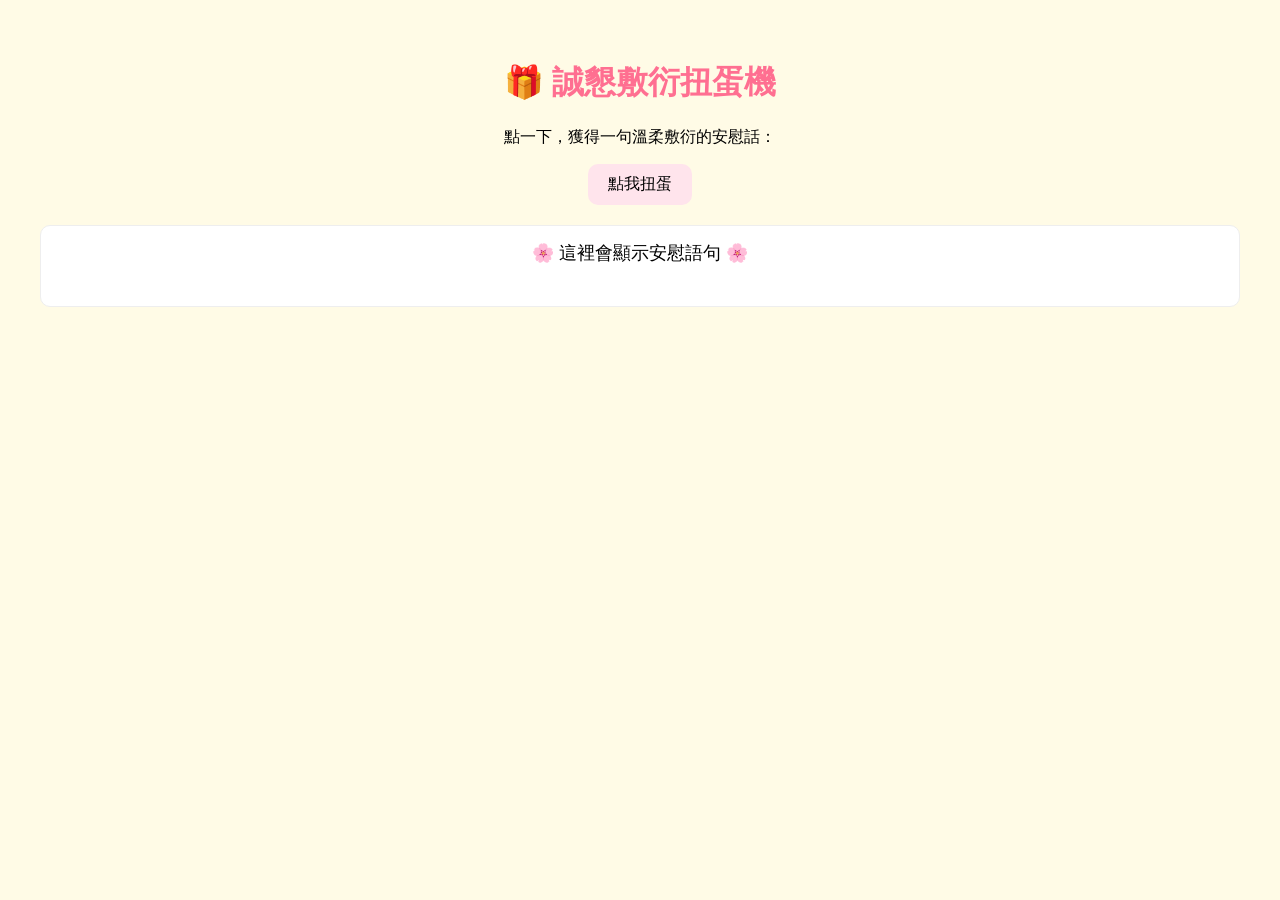
==== index.html @ 9eb9f39d "Update index.html" ====
<!DOCTYPE html>
<html lang="zh-Hant">
<head>
  <meta charset="UTF-8" />
  <meta name="viewport" content="width=device-width, initial-scale=1.0"/>
  <title>誠懇敷衍扭蛋機</title>
  <style>
    body {
      background-color: #fffbe6;
      font-family: 'Segoe UI', sans-serif;
      text-align: center;
      padding: 2em;
    }
    h1 {
      color: #ff6f91;
    }
    button {
      background-color: #ffe4ec;
      padding: 10px 20px;
      border: none;
      border-radius: 10px;
      font-size: 16px;
      cursor: pointer;
    }
    #quoteBox {
      margin-top: 20px;
      font-size: 18px;
      padding: 15px;
      background-color: #fff;
      border: 1px solid #eee;
      border-radius: 10px;
      min-height: 50px;
    }
  </style>
</head>
<body>
  <h1>🎁 誠懇敷衍扭蛋機</h1>
  <p>點一下，獲得一句溫柔敷衍的安慰話：</p>
  <button onclick="rollQuote()">點我扭蛋</button>
  <div id="quoteBox">🌸 這裡會顯示安慰語句 🌸</div>

  <script>
    const quotes = [
      "我知道你現在很不容易，但你還是撐到了今天，真的很棒。",
      "聽起來真的很辛苦，我在這裡陪你一起扛一下，好不好？",
      "你有願意說出來，就已經是勇敢的第一步了 🐣",
      "事情再難，也不會一直都這樣對你，天總會亮的 ☀️",
      "我雖然幫不上什麼忙，但我在這裡，認真地聽著你。",
      "換個角度想想……好啦我知道你現在沒心情換角度，抱一下再說 🐻",
      "先深呼吸，我們慢慢來，不急的 🍃",
      "你現在的狀態不是你的全部，你只是累了而已。",
      "你不是一個人，你有我這個超誠懇敷衍機在 💪",
      "可以哭，也可以罵，等一下我們再一起笑 😊"
      "我一直都有在聽～有你願意說，就很棒了🌷"
      "欸欸欸～你這樣真的太辛苦了啦（揉頭）"
      "怎麼會這樣🥺　不過你現在願意說，我就很開心"
      "唉唷～真的替你感到委屈欸（比愛心）"
      "嗚嗚～過來給我抱一下先（張開手臂）"
      "如果換成我，可能也撐不住……但你撐住了耶！"
      "你都說出來了，剩下的交給世界處理就好💪"
      "聽完這些，我只想說：你真的已經很努力了"
      "乖乖～今天世界欠你一個擁抱"
      "好啦，我沒有別的想說的，就一句：我挺你。"
      "我能理解你的感受，真的很不容易。",
      "辛苦了，你已經做得很好了。",
      "你的感覺是合理的，謝謝你願意分享。",
      "就算現在看不到盡頭，也別忘了你不孤單。",
      "沒關係的，你願意說出來已經很勇敢了。",
      "我雖然幫不上什麼忙，但我願意陪你。",
      "謝謝你願意相信我，跟我說這些。",
      "真的辛苦你了，休息一下吧。",
      "有時候不說話，也是一種陪伴喔。",
      "你很重要，請別懷疑這件事。"
      "嗯...辛苦你了，我懂的。",
      "我知道這真的不容易，拍拍你喔。",
      "我一直都在聽，有你願意說，就很棒了。",
      "有這樣的情緒很正常，我不會怪你。",
      "世界有時候真的很累，還好你撐到了現在。",
      "雖然我不知道該怎麼回，但我會陪著你。",
      "每個人情緒都有高低，謝謝你願意分享。",
      "我沒有經歷過，但我相信那真的不好受。",
      "謝謝你願意讓我知道這些，真的很勇敢。",
      "今天也撐過了，好棒。"
      "	唉……真的會讓人很難受欸。"
      "你一定累壞了吧，這樣真的太多了。"
      "你這樣還沒崩潰，根本神級忍耐欸！"
      "希望接下來會慢慢好起來啦……（轉話題）"
      "哭一哭也沒關係啦，明天起來再看看有什麼辦法。"
      "聽起來真的很委屈欸。你有這樣的感覺是很自然的啊。"
      "這種情況好難啊……不過你自己應該最知道怎樣對你才是真的好吧。"
    
    ];

    function rollQuote() {
      const randomIndex = Math.floor(Math.random() * quotes.length);
      document.getElementById("quoteBox").innerText = quotes[randomIndex];
    }
  </script>
</body>
</html>
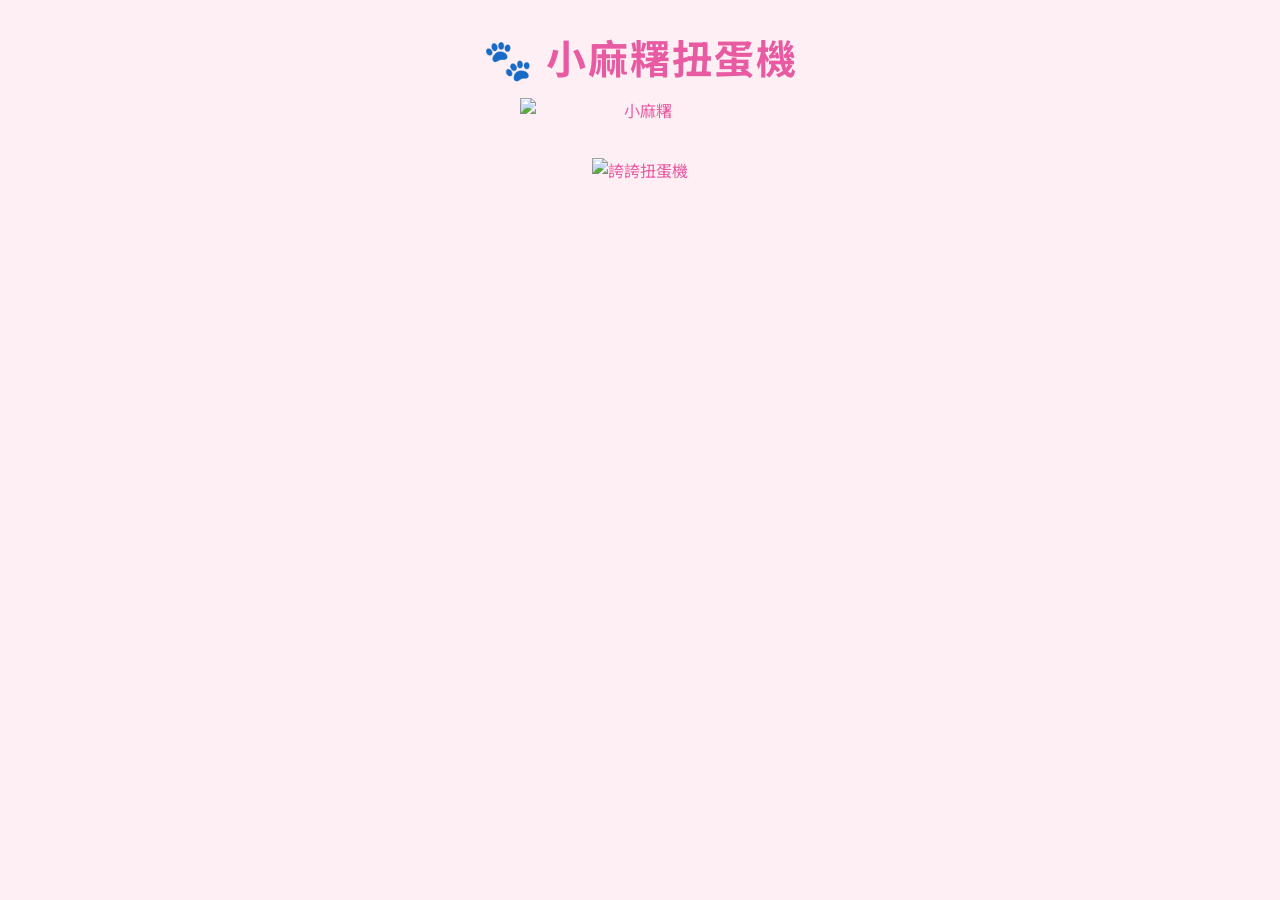
==== commit e6ff555f: "Add files via upload" ====
--- a/index.html
+++ b/index.html
@@ -1,100 +1,158 @@
-<!DOCTYPE html>
-<html lang="zh-Hant">
-<head>
-  <meta charset="UTF-8" />
-  <meta name="viewport" content="width=device-width, initial-scale=1.0"/>
-  <title>誠懇敷衍扭蛋機</title>
-  <style>
-    body {
-      background-color: #fffbe6;
-      font-family: 'Segoe UI', sans-serif;
-      text-align: center;
-      padding: 2em;
-    }
-    h1 {
-      color: #ff6f91;
-    }
-    button {
-      background-color: #ffe4ec;
-      padding: 10px 20px;
-      border: none;
-      border-radius: 10px;
-      font-size: 16px;
-      cursor: pointer;
-    }
-    #quoteBox {
-      margin-top: 20px;
-      font-size: 18px;
-      padding: 15px;
-      background-color: #fff;
-      border: 1px solid #eee;
-      border-radius: 10px;
-      min-height: 50px;
-    }
-  </style>
-</head>
-<body>
-  <h1>🎁 誠懇敷衍扭蛋機</h1>
-  <p>點一下，獲得一句溫柔敷衍的安慰話：</p>
-  <button onclick="rollQuote()">點我扭蛋</button>
-  <div id="quoteBox">🌸 這裡會顯示安慰語句 🌸</div>
-
-  <script>
-    const quotes = [
-      "我知道你現在很不容易，但你還是撐到了今天，真的很棒。",
-      "聽起來真的很辛苦，我在這裡陪你一起扛一下，好不好？",
-      "你有願意說出來，就已經是勇敢的第一步了 🐣",
-      "事情再難，也不會一直都這樣對你，天總會亮的 ☀️",
-      "我雖然幫不上什麼忙，但我在這裡，認真地聽著你。",
-      "換個角度想想……好啦我知道你現在沒心情換角度，抱一下再說 🐻",
-      "先深呼吸，我們慢慢來，不急的 🍃",
-      "你現在的狀態不是你的全部，你只是累了而已。",
-      "你不是一個人，你有我這個超誠懇敷衍機在 💪",
-      "可以哭，也可以罵，等一下我們再一起笑 😊"
-      "我一直都有在聽～有你願意說，就很棒了🌷"
-      "欸欸欸～你這樣真的太辛苦了啦（揉頭）"
-      "怎麼會這樣🥺　不過你現在願意說，我就很開心"
-      "唉唷～真的替你感到委屈欸（比愛心）"
-      "嗚嗚～過來給我抱一下先（張開手臂）"
-      "如果換成我，可能也撐不住……但你撐住了耶！"
-      "你都說出來了，剩下的交給世界處理就好💪"
-      "聽完這些，我只想說：你真的已經很努力了"
-      "乖乖～今天世界欠你一個擁抱"
-      "好啦，我沒有別的想說的，就一句：我挺你。"
-      "我能理解你的感受，真的很不容易。",
-      "辛苦了，你已經做得很好了。",
-      "你的感覺是合理的，謝謝你願意分享。",
-      "就算現在看不到盡頭，也別忘了你不孤單。",
-      "沒關係的，你願意說出來已經很勇敢了。",
-      "我雖然幫不上什麼忙，但我願意陪你。",
-      "謝謝你願意相信我，跟我說這些。",
-      "真的辛苦你了，休息一下吧。",
-      "有時候不說話，也是一種陪伴喔。",
-      "你很重要，請別懷疑這件事。"
-      "嗯...辛苦你了，我懂的。",
-      "我知道這真的不容易，拍拍你喔。",
-      "我一直都在聽，有你願意說，就很棒了。",
-      "有這樣的情緒很正常，我不會怪你。",
-      "世界有時候真的很累，還好你撐到了現在。",
-      "雖然我不知道該怎麼回，但我會陪著你。",
-      "每個人情緒都有高低，謝謝你願意分享。",
-      "我沒有經歷過，但我相信那真的不好受。",
-      "謝謝你願意讓我知道這些，真的很勇敢。",
-      "今天也撐過了，好棒。"
-      "	唉……真的會讓人很難受欸。"
-      "你一定累壞了吧，這樣真的太多了。"
-      "你這樣還沒崩潰，根本神級忍耐欸！"
-      "希望接下來會慢慢好起來啦……（轉話題）"
-      "哭一哭也沒關係啦，明天起來再看看有什麼辦法。"
-      "聽起來真的很委屈欸。你有這樣的感覺是很自然的啊。"
-      "這種情況好難啊……不過你自己應該最知道怎樣對你才是真的好吧。"
-    
-    ];
-
-    function rollQuote() {
-      const randomIndex = Math.floor(Math.random() * quotes.length);
-      document.getElementById("quoteBox").innerText = quotes[randomIndex];
-    }
-  </script>
-</body>
-</html>
+<!DOCTYPE html>
+<html lang="zh-Hant">
+<head>
+  <meta charset="UTF-8">
+  <title>小麻糬扭蛋機</title>
+  <style>
+    /* ===== 基本字體與配色 ===== */
+    @import url('https://fonts.googleapis.com/css2?family=Noto+Sans+TC:wght@400;700&display=swap');
+    body{
+      margin:0;
+      padding:0;
+      font-family:"Noto Sans TC", sans-serif;
+      background:#fdeff3;          /* 粉粉底色 */
+      color:#e85aa2;               /* 主色系 */
+      text-align:center;
+    }
+
+    h1{
+      margin:28px 0 8px;
+      font-size:40px;
+      font-weight:700;
+      letter-spacing:2px;
+    }
+
+    /* ====== 小麻糬＋氣泡：並排 ====== */
+    #talk{
+      display:flex;                /* 關鍵：並排 */
+      justify-content:center;      /* 整組置中 */
+      align-items:center;   /* 讓圖片與氣泡上下居中對齊 */
+      gap:24px;                    /* 圖與氣泡間距 */
+      flex-wrap:wrap;              /* 窄螢幕自動換行 */
+      margin-top:12px;
+    }
+
+    #mashu{
+      width:240px;
+      user-select:none;
+      pointer-events:none;         /* 滑鼠點不到圖片本身 */
+    }
+
+    #speech{
+      background:#fff;
+      border:2px solid #ff99aa;
+      border-radius:10px;
+      padding:12px 18px;
+      max-width:260px;             /* 最寬 260px，長句往下排 */
+      box-sizing:border-box;
+      word-break:break-word;
+      text-align:center;
+      font-size:16px;
+      line-height:1.6;
+      box-shadow:2px 2px 6px rgba(0,0,0,0.08);
+      display:none;                /* 初始隱藏；點扭蛋才顯示 */
+    }
+
+    /* ====== 扭蛋機 ====== */
+    #gacha{
+      width:180px;
+      margin:36px auto 48px;
+      cursor:pointer;
+      transition:transform 0.15s;
+    }
+    #gacha:active{                 /* 按下有輕微壓扁感 */
+      transform:scale(0.96);
+    }
+
+    /* 小小搖動動畫（點擊時加 .shake 就會跑） */
+    @keyframes shake{
+      0%,100%{transform:translateX(0);}
+      20%,60%{transform:translateX(-4px);}
+      40%,80%{transform:translateX(4px);}
+    }
+    .shake{animation:shake 0.4s;}
+
+    /* ===== 行動裝置（≤500px） ===== */
+    @media (max-width:500px){
+      h1{font-size:32px;}
+      #speech{
+        max-width:90vw;
+        font-size:15px;
+      }
+      #mashu{width:200px;}
+    }
+  </style>
+</head>
+
+<body>
+  <h1>🐾 小麻糬扭蛋機</h1>
+
+  <div id="talk">
+    <img id="mashu" src="images/mashu.png" alt="小麻糬">
+    <div id="speech">點一下扭蛋機抽一句誇誇吧！</div>
+  </div>
+
+  <img id="gacha" src="images/gacha_praise.png" alt="誇誇扭蛋機">
+
+  <script>
+    /* ===== 誇誇語料 ===== */
+const quotes = [
+  "你真的超棒棒！",
+  "今天也辛苦了，你好努力！",
+  "小麻糬最喜歡你笑的樣子了！",
+  "你就是這世界上最閃亮的星星！",
+  "怎麼可以這麼可愛！我快融化了啦！",
+  "抱一個～你是最棒的寶貝！",
+  "連小麻糬都忍不住想誇你！",
+  "你今天也超勇敢的，真的！",
+  "你光是存在就已經超棒了喔！",
+  "哇！你太厲害了吧～",
+  "你一定很受歡迎對不對？因為我特別歡迎你～",
+  "你閃亮亮的樣子，好像小星星掉到我心裡。",
+  "哇，你笑起來簡直像太陽一樣溫暖！",
+  "小麻糬都忍不住想天天誇你！",
+  "怎麼可以這麼棒啦！我要貼貼！",
+  "你就是幸福的代名詞啊～",
+  "你的努力發光到連小麻糬都眨眨眼啦！",
+  "啊啊啊，好想每天都誇你，誇不完啦！",
+  "抱緊你一下，你最棒了！",
+  "今天的你也是發光發亮的寶貝！",
+  "你是最棒噠！",
+  "你的表現最耀眼！",
+  "你好優秀哦！小麻糬崇拜你！",
+  "你迷人到小麻糬都羨慕了！",
+  "小麻糬以你為榮！",
+  "你真特別～人格魅力超強！",
+  "你的思維與眾不同！好厲害呀！",
+  "你超有品味的～審美眼光很好哦！",
+  "你的天賦不是一般人耶！",
+  "你能不能教我怎麼樣才能像你這麼迷人啊？",
+  "你今天看上去真是太有活力啦～就像個小太陽一樣！",
+  "你做得真好～",
+  "你是乖寶寶～",
+  "你的觀察力好強哦～",
+  "你的想法真有創意！",
+  "你是一個很有責任感的人～",
+  "你一定很孤獨叭？世界上這麼好的人只有你一個！",
+  "你好有自己的想法哦～",
+  "教我教我～怎麼樣才可以像你一樣閃閃發光？"
+];
+
+    const speech = document.getElementById("speech");
+    const gacha  = document.getElementById("gacha");
+
+    /* 抽誇誇 */
+    gacha.addEventListener("click", () => {
+      /* 抽一句 */
+      const q = quotes[Math.floor(Math.random() * quotes.length)];
+      speech.innerText = q;
+      speech.style.display = "inline-block";
+
+      /* 小小搖動動畫 */
+      gacha.classList.add("shake");
+      /* 動畫結束後移除 class，以便下次重播 */
+      setTimeout(() => gacha.classList.remove("shake"), 400);
+    });
+  </script>
+</body>
+</html>
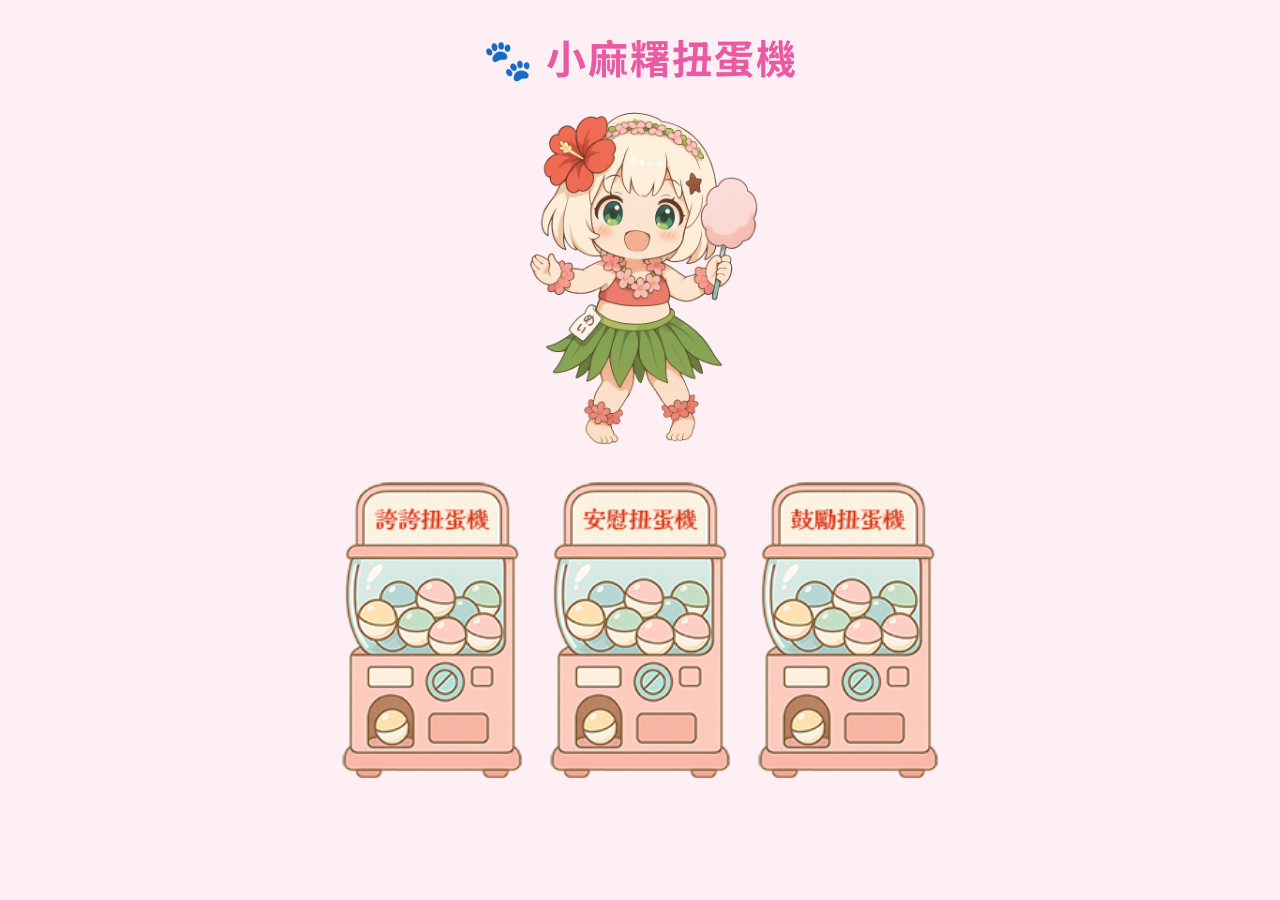
==== commit 10090de8: "Add files via upload" ====
--- a/index.html
+++ b/index.html
@@ -1,158 +1,247 @@
-<!DOCTYPE html>
-<html lang="zh-Hant">
-<head>
-  <meta charset="UTF-8">
-  <title>小麻糬扭蛋機</title>
-  <style>
-    /* ===== 基本字體與配色 ===== */
-    @import url('https://fonts.googleapis.com/css2?family=Noto+Sans+TC:wght@400;700&display=swap');
-    body{
-      margin:0;
-      padding:0;
-      font-family:"Noto Sans TC", sans-serif;
-      background:#fdeff3;          /* 粉粉底色 */
-      color:#e85aa2;               /* 主色系 */
-      text-align:center;
-    }
-
-    h1{
-      margin:28px 0 8px;
-      font-size:40px;
-      font-weight:700;
-      letter-spacing:2px;
-    }
-
-    /* ====== 小麻糬＋氣泡：並排 ====== */
-    #talk{
-      display:flex;                /* 關鍵：並排 */
-      justify-content:center;      /* 整組置中 */
-      align-items:center;   /* 讓圖片與氣泡上下居中對齊 */
-      gap:24px;                    /* 圖與氣泡間距 */
-      flex-wrap:wrap;              /* 窄螢幕自動換行 */
-      margin-top:12px;
-    }
-
-    #mashu{
-      width:240px;
-      user-select:none;
-      pointer-events:none;         /* 滑鼠點不到圖片本身 */
-    }
-
-    #speech{
-      background:#fff;
-      border:2px solid #ff99aa;
-      border-radius:10px;
-      padding:12px 18px;
-      max-width:260px;             /* 最寬 260px，長句往下排 */
-      box-sizing:border-box;
-      word-break:break-word;
-      text-align:center;
-      font-size:16px;
-      line-height:1.6;
-      box-shadow:2px 2px 6px rgba(0,0,0,0.08);
-      display:none;                /* 初始隱藏；點扭蛋才顯示 */
-    }
-
-    /* ====== 扭蛋機 ====== */
-    #gacha{
-      width:180px;
-      margin:36px auto 48px;
-      cursor:pointer;
-      transition:transform 0.15s;
-    }
-    #gacha:active{                 /* 按下有輕微壓扁感 */
-      transform:scale(0.96);
-    }
-
-    /* 小小搖動動畫（點擊時加 .shake 就會跑） */
-    @keyframes shake{
-      0%,100%{transform:translateX(0);}
-      20%,60%{transform:translateX(-4px);}
-      40%,80%{transform:translateX(4px);}
-    }
-    .shake{animation:shake 0.4s;}
-
-    /* ===== 行動裝置（≤500px） ===== */
-    @media (max-width:500px){
-      h1{font-size:32px;}
-      #speech{
-        max-width:90vw;
-        font-size:15px;
-      }
-      #mashu{width:200px;}
-    }
-  </style>
-</head>
-
-<body>
-  <h1>🐾 小麻糬扭蛋機</h1>
-
-  <div id="talk">
-    <img id="mashu" src="images/mashu.png" alt="小麻糬">
-    <div id="speech">點一下扭蛋機抽一句誇誇吧！</div>
-  </div>
-
-  <img id="gacha" src="images/gacha_praise.png" alt="誇誇扭蛋機">
-
-  <script>
-    /* ===== 誇誇語料 ===== */
-const quotes = [
-  "你真的超棒棒！",
-  "今天也辛苦了，你好努力！",
-  "小麻糬最喜歡你笑的樣子了！",
-  "你就是這世界上最閃亮的星星！",
-  "怎麼可以這麼可愛！我快融化了啦！",
-  "抱一個～你是最棒的寶貝！",
-  "連小麻糬都忍不住想誇你！",
-  "你今天也超勇敢的，真的！",
-  "你光是存在就已經超棒了喔！",
-  "哇！你太厲害了吧～",
-  "你一定很受歡迎對不對？因為我特別歡迎你～",
-  "你閃亮亮的樣子，好像小星星掉到我心裡。",
-  "哇，你笑起來簡直像太陽一樣溫暖！",
-  "小麻糬都忍不住想天天誇你！",
-  "怎麼可以這麼棒啦！我要貼貼！",
-  "你就是幸福的代名詞啊～",
-  "你的努力發光到連小麻糬都眨眨眼啦！",
-  "啊啊啊，好想每天都誇你，誇不完啦！",
-  "抱緊你一下，你最棒了！",
-  "今天的你也是發光發亮的寶貝！",
-  "你是最棒噠！",
-  "你的表現最耀眼！",
-  "你好優秀哦！小麻糬崇拜你！",
-  "你迷人到小麻糬都羨慕了！",
-  "小麻糬以你為榮！",
-  "你真特別～人格魅力超強！",
-  "你的思維與眾不同！好厲害呀！",
-  "你超有品味的～審美眼光很好哦！",
-  "你的天賦不是一般人耶！",
-  "你能不能教我怎麼樣才能像你這麼迷人啊？",
-  "你今天看上去真是太有活力啦～就像個小太陽一樣！",
-  "你做得真好～",
-  "你是乖寶寶～",
-  "你的觀察力好強哦～",
-  "你的想法真有創意！",
-  "你是一個很有責任感的人～",
-  "你一定很孤獨叭？世界上這麼好的人只有你一個！",
-  "你好有自己的想法哦～",
-  "教我教我～怎麼樣才可以像你一樣閃閃發光？"
-];
-
-    const speech = document.getElementById("speech");
-    const gacha  = document.getElementById("gacha");
-
-    /* 抽誇誇 */
-    gacha.addEventListener("click", () => {
-      /* 抽一句 */
-      const q = quotes[Math.floor(Math.random() * quotes.length)];
-      speech.innerText = q;
-      speech.style.display = "inline-block";
-
-      /* 小小搖動動畫 */
-      gacha.classList.add("shake");
-      /* 動畫結束後移除 class，以便下次重播 */
-      setTimeout(() => gacha.classList.remove("shake"), 400);
-    });
-  </script>
-</body>
-</html>
+
+<!DOCTYPE html>
+<html lang="zh-Hant">
+<head>
+  <meta charset="UTF-8" />
+  <title>小麻糬扭蛋機</title>
+  <style>
+    @import url('https://fonts.googleapis.com/css2?family=Noto+Sans+TC:wght@400;700&display=swap');
+    body {
+      margin: 0;
+      padding: 0;
+      font-family: "Noto Sans TC", sans-serif;
+      background: #fdeff3;
+      color: #e85aa2;
+      text-align: center;
+    }
+    h1 {
+      margin: 28px 0 8px;
+      font-size: 40px;
+      font-weight: 700;
+      letter-spacing: 2px;
+    }
+    #talk {
+      display: flex;
+      justify-content: center;
+      align-items: center;
+      gap: 24px;
+      flex-wrap: wrap;
+      margin-top: 12px;
+    }
+    #mashu {
+      width: 240px;
+      user-select: none;
+      pointer-events: none;
+    }
+    #speech {
+      background: #fff;
+      border: 2px solid #ff99aa;
+      border-radius: 10px;
+      padding: 12px 18px;
+      max-width: 260px;
+      box-sizing: border-box;
+      word-break: break-word;
+      text-align: center;
+      font-size: 16px;
+      line-height: 1.6;
+      box-shadow: 2px 2px 6px rgba(0, 0, 0, 0.08);
+      display: none;
+    }
+    .gacha {
+      width: 180px;
+      margin: 24px 12px 48px;
+      cursor: pointer;
+      transition: transform 0.15s;
+    }
+    .gacha:active {
+      transform: scale(0.96);
+    }
+    @keyframes shake {
+      0%, 100% { transform: translateX(0); }
+      20%, 60% { transform: translateX(-4px); }
+      40%, 80% { transform: translateX(4px); }
+    }
+    .shake { animation: shake 0.4s; }
+    @media (max-width: 500px) {
+      h1 { font-size: 32px; }
+      #speech { max-width: 90vw; font-size: 15px; }
+      #mashu { width: 200px; }
+    }
+  </style>
+</head>
+<body>
+  <h1>🐾 小麻糬扭蛋機</h1>
+  <div id="talk">
+    <img id="mashu" src="images/mashu.png" alt="小麻糬">
+    <div id="speech">點一下扭蛋機抽一句誇誇或安慰吧！</div>
+  </div>
+  <div>
+    <img class="gacha" id="gachaPraise" src="images/gacha_praise.png" alt="誇誇扭蛋機">
+    <img class="gacha" id="gachaComfort" src="images/gacha_comfort.png" alt="安慰扭蛋機">
+	<img class="gacha" id="gachaEncourage" src="images/gacha_encourage.png" alt="鼓勵扭蛋機">
+  </div>
+  <script>
+    const praiseQuotes = [
+  "你真的超棒棒！",
+  "今天也辛苦了，你好努力！",
+  "小麻糬最喜歡你笑的樣子了！",
+  "你就是這世界上最閃亮的星星！",
+  "怎麼可以這麼可愛！我快融化了啦！",
+  "抱一個～你是最棒的寶貝！",
+  "連小麻糬都忍不住想誇你！",
+  "你今天也超勇敢的，真的！",
+  "你光是存在就已經超棒了喔！",
+  "哇！你太厲害了吧～",
+  "你一定很受歡迎對不對？因為我特別歡迎你～",
+  "你閃亮亮的樣子，好像小星星掉到我心裡。",
+  "哇，你笑起來簡直像太陽一樣溫暖！",
+  "小麻糬都忍不住想天天誇你！",
+  "怎麼可以這麼棒啦！我要貼貼！",
+  "你就是幸福的代名詞啊～",
+  "你的努力發光到連小麻糬都眨眨眼啦！",
+  "啊啊啊，好想每天都誇你，誇不完啦！",
+  "抱緊你一下，你最棒了！",
+  "今天的你也是發光發亮的寶貝！",
+  "你是最棒噠！",
+  "你的表現最耀眼！",
+  "你好優秀哦！小麻糬崇拜你！",
+  "你迷人到小麻糬都羨慕了！",
+  "小麻糬以你為榮！",
+  "你真特別～人格魅力超強！",
+  "你的思維與眾不同！好厲害呀！",
+  "你超有品味的～審美眼光很好哦！",
+  "你的天賦不是一般人耶！",
+  "你能不能教我怎麼樣才能像你這麼迷人啊？",
+  "你今天看上去真是太有活力啦～就像個小太陽一樣！",
+  "你做得真好～",
+  "你是乖寶寶～",
+  "你的觀察力好強哦～",
+  "你的想法真有創意！",
+  "你是一個很有責任感的人～",
+  "你一定很孤獨叭？世界上這麼好的人只有你一個！",
+  "你好有自己的想法哦～",
+  "教我教我～怎麼樣才可以像你一樣閃閃發光？"
+];
+
+    const comfortQuotes = [
+
+  "迷事迷事，小麻糬在這裡陪你。",
+  "你可以難過沒關係喔～我抱抱你！",
+  "世界有點累了對不對？來，休息一下。",
+  "小麻糬幫你趕跑壞心情啦！",
+  "你已經很棒了，真的！",
+  "別怕，有我在。",
+  "你不用逞強，在我面前可以安心。",
+  "來，先給你一個小麻糬抱抱。",
+  "你所有的情緒我都接住，別擔心。",
+  "今天就放過自己，好好休息吧。",
+  "小麻糬陪你一起慢慢來，不急。",
+  "沒有人要求你要很強，小麻糬喜歡真實的你。",
+  "不管怎樣，你永遠值得被愛。",
+  "小麻糬在這裡，替你擋掉壞壞的情緒怪獸！",
+  "我知道你現在很不容易，但你還是撐到了今天，真的很棒。",
+  "聽起來真的很辛苦，我在這裡陪你一起扛一下，好不好？",
+  "你有願意說出來，就已經是勇敢的第一步了 ",
+  "事情再難，也不會一直都這樣對你，天總會亮的 ",
+  "我雖然幫不上什麼忙，但我在這裡，認真地聽著你。",
+  "換個角度想想……好啦我知道你現在沒心情換角度，抱一下再說 ",
+  "先深呼吸，我們慢慢來，不急的 ",
+  "你現在的狀態不是你的全部，你只是累了而已。",
+  "你不是一個人，你有小麻糬在! ",
+  "可以哭，也可以罵，等一下我們再一起笑 ",
+  "我一直都有在聽～有你願意說，就很棒了",
+  "欸欸欸～你這樣真的太辛苦了啦!",
+  "怎麼會這樣　不過你現在願意說，我就很開心",
+  "唉唷～小麻糬真的替你感到委屈耶！",
+  "嗚嗚～過來給我抱一下先（張開手臂）",
+  "如果換成小麻糬，一定撐不住哭哭啦……但你撐住了耶！",
+  "你都說出來了，剩下的交給世界處理就好",
+  "聽完這些，我只想說：你真的已經很努力了",
+  "乖乖～今天世界欠你一個抱抱",
+  "小麻糬挺你。",
+  "我能理解你的感受，真的很不容易。",
+  "辛苦了，你已經做得特別特別好了。",
+  "你的感覺是合理的，本來就是這樣啊。",
+  "就算現在看不到盡頭，也別忘了你不孤單。",
+  "沒關係的，你願意說出來已經很勇敢了。",
+  "小麻糬雖然幫不上什麼忙，但我願意陪你。",
+  "謝謝你願意相信我，跟我說這些。",
+  "真的辛苦你了，休息一下吧。",
+  "有時候不說話，也是一種陪伴喔。",
+  "你很重要，請別懷疑這件事。",
+  "嗯...辛苦你了，小麻糬都懂的。",
+  "我知道這真的不容易，拍拍你喔。",
+  "小麻糬一直都在聽，有你願意說，就很棒了。",
+  "有這樣的情緒很正常，小麻糬不會怪你。",
+  "世界有時候真的讓人很累，還好你撐到了現在。",
+  "雖然我不知道該怎麼回，但我會陪著你。",
+  "每個人情緒都有高低，謝謝你願意分享。",
+  "小麻糬沒有經歷過，但相信那真的很不好受捏",
+  "謝謝你願意讓小麻糬知道你需要安慰，真的好勇敢。",
+  "今天也撐過了，你好棒～！",
+  "唉……真的會讓人很難受欸。",
+  "你一定累壞了吧，這樣真的太多了。",
+  "你這樣還沒崩潰，根本神級忍耐欸！",
+  "希望接下來會慢慢好起來啦……",
+  "哭一哭也沒關係啦，明天起來再看看有什麼辦法。",
+  "聽起來真的很委屈欸。你有這樣的感覺是很自然的啊。",
+  "這種情況好難啊……不過你自己應該最知道怎樣對你才是真的好吧。"
+];
+
+const encourageQuotes = [
+  "今天也是很棒的一天哦！出發叭～",
+  "你今天沒有白過，因為你撐下來了，你真棒棒！",
+  "小麻糬看見你的努力了，你真的超厲害！",
+  "別急，我們慢慢來，但你絕對做得到！",
+  "每一步都很棒了，不用跟誰比，只要跟昨天的自己比就好！",
+  "小麻糬超崇拜現在的你，因為你在努力！",
+  "你是發光的小麻糬寶貝，不管別人看不看得見，小麻糬看得見！",
+  "今天再撐一下就好，我陪你一起撐！",
+  "你已經比你自己想像的還要勇敢了喔！",
+  "世界很大，但你在這裡就是小麻糬的全世界！",
+  "一點一點來，慢慢的也沒關係，有我陪你！",
+  "小麻糬的小手雖小，但撐得住你的難過！",
+  "這個世界因為有你才這麼漂亮～今天也要過得很精彩哦～",
+  "你可以做得到噠～",
+  "你還是小蝌蚪的時候就得了冠軍～所以你是優秀噠～",
+  "All is Well！",
+  "今天也要找到你熱愛的事情，然後努力哦～",
+  "小麻糬知道你有多好～所以你一定可以噠～",
+  "你真的很不錯～要相信你自己ㄚ～",
+  "走得慢慢的也可以ㄚ～只要你不停下腳步～",
+  "我們不能讓壞事不發生，但是可以讓它鼻要影響我們ㄚ～",
+  "一切都是體驗而已～來地球玩要快快樂樂～",
+  "成功是得你所想，幸福是享你所得～",
+  "不看自己沒有的～只看自己擁有的～就會很高興哦～",
+  "我真的太聰明了，有時候我甚至都聽不懂我自己在說什麼～",
+  "盡力而為就好，別人能做到的也不過如此。",
+  "寧願為自己做過的事後悔，也不要為沒做的事遺憾。",
+  "每天都是一個新的開始，一年就有365個新開始的機會唷~",
+  "今天的你想要成為怎麼樣的你呢？一定很美好叭？",
+  "不要盯著自己的雙腳看是否跳對了舞步，只要跳～就好了。",
+  "你身邊稱之為生活的一切是由他人創造的，他們並不比你聰明。你可以改變它，你也可以影響它～",
+  "如果你無法做偉大的事，那就以偉大的方式做小事吧～",
+  "今天只需要做到小小的事情就足夠成功啦～",
+  "失敗只是重新開始的機會，下次就會更聰明了～",
+  "你重複做什麼，你就是什麼。追求卓越不是一種行為，而是一種習慣。",
+  "只有跨越恐懼，才能得到你想要的一切～加油～鼻要害怕～",
+  "問題不是誰允許你，而是誰阻止你～",
+  "別害怕失敗，你只要做對一次就夠了～",
+  "如果船長的最高目標是保護船不受傷害，那他就會永遠把船停在港口裡～",
+  "加油～加油～努力～勇往直前～小麻糬為你打氣～"
+];
+    const speech = document.getElementById("speech");
+    const gachaPraise = document.getElementById("gachaPraise");
+    const gachaComfort = document.getElementById("gachaComfort");
+    function handleGacha(quotes, gacha) {
+      const q = quotes[Math.floor(Math.random() * quotes.length)];
+      speech.innerText = q;
+      speech.style.display = "inline-block";
+      gacha.classList.add("shake");
+      setTimeout(() => gacha.classList.remove("shake"), 400);
+    }
+    gachaPraise.addEventListener("click", () => handleGacha(praiseQuotes, gachaPraise));
+    gachaComfort.addEventListener("click", () => handleGacha(comfortQuotes, gachaComfort));
+  </script>
+</body>
+</html>
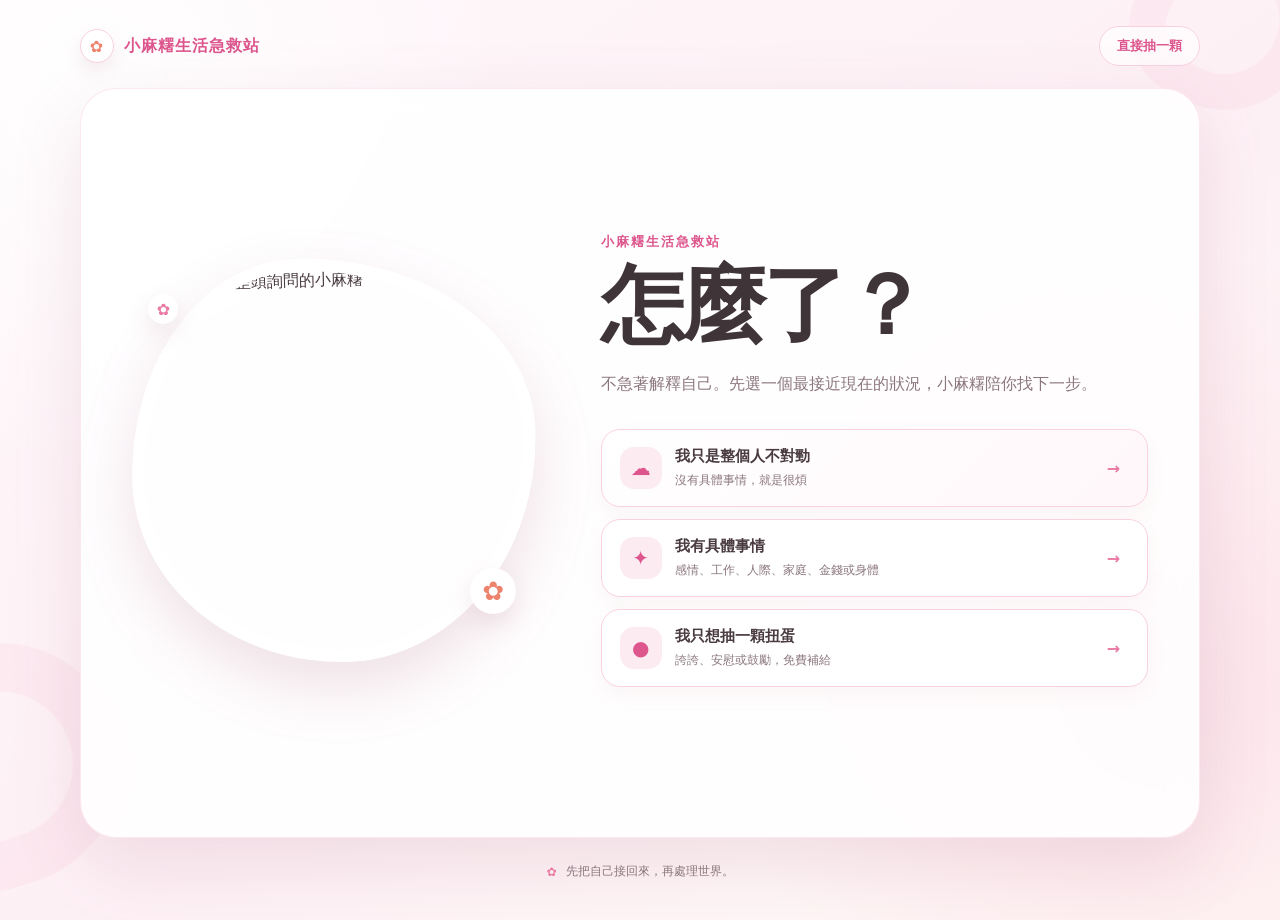
==== commit 19d64cd3: "Add files via upload" ====
--- a/index.html
+++ b/index.html
@@ -1,247 +1,35 @@
+<!doctype html>
+<html lang="zh-TW">
+  <head>
+    <meta charset="utf-8" />
+    <meta name="viewport" content="width=device-width, initial-scale=1" />
+    <meta
+      name="description"
+      content="先把自己接回來，再處理世界。小麻糬陪你找下一步。"
+    />
+    <title>小麻糬生活急救站｜怎麼了？</title>
+    <link rel="stylesheet" href="styles.css" />
+  </head>
+  <body>
+    <main class="site-shell">
+      <div class="petal petal-one" aria-hidden="true"></div>
+      <div class="petal petal-two" aria-hidden="true"></div>
 
-<!DOCTYPE html>
-<html lang="zh-Hant">
-<head>
-  <meta charset="UTF-8" />
-  <title>小麻糬扭蛋機</title>
-  <style>
-    @import url('https://fonts.googleapis.com/css2?family=Noto+Sans+TC:wght@400;700&display=swap');
-    body {
-      margin: 0;
-      padding: 0;
-      font-family: "Noto Sans TC", sans-serif;
-      background: #fdeff3;
-      color: #e85aa2;
-      text-align: center;
-    }
-    h1 {
-      margin: 28px 0 8px;
-      font-size: 40px;
-      font-weight: 700;
-      letter-spacing: 2px;
-    }
-    #talk {
-      display: flex;
-      justify-content: center;
-      align-items: center;
-      gap: 24px;
-      flex-wrap: wrap;
-      margin-top: 12px;
-    }
-    #mashu {
-      width: 240px;
-      user-select: none;
-      pointer-events: none;
-    }
-    #speech {
-      background: #fff;
-      border: 2px solid #ff99aa;
-      border-radius: 10px;
-      padding: 12px 18px;
-      max-width: 260px;
-      box-sizing: border-box;
-      word-break: break-word;
-      text-align: center;
-      font-size: 16px;
-      line-height: 1.6;
-      box-shadow: 2px 2px 6px rgba(0, 0, 0, 0.08);
-      display: none;
-    }
-    .gacha {
-      width: 180px;
-      margin: 24px 12px 48px;
-      cursor: pointer;
-      transition: transform 0.15s;
-    }
-    .gacha:active {
-      transform: scale(0.96);
-    }
-    @keyframes shake {
-      0%, 100% { transform: translateX(0); }
-      20%, 60% { transform: translateX(-4px); }
-      40%, 80% { transform: translateX(4px); }
-    }
-    .shake { animation: shake 0.4s; }
-    @media (max-width: 500px) {
-      h1 { font-size: 32px; }
-      #speech { max-width: 90vw; font-size: 15px; }
-      #mashu { width: 200px; }
-    }
-  </style>
-</head>
-<body>
-  <h1>🐾 小麻糬扭蛋機</h1>
-  <div id="talk">
-    <img id="mashu" src="images/mashu.png" alt="小麻糬">
-    <div id="speech">點一下扭蛋機抽一句誇誇或安慰吧！</div>
-  </div>
-  <div>
-    <img class="gacha" id="gachaPraise" src="images/gacha_praise.png" alt="誇誇扭蛋機">
-    <img class="gacha" id="gachaComfort" src="images/gacha_comfort.png" alt="安慰扭蛋機">
-	<img class="gacha" id="gachaEncourage" src="images/gacha_encourage.png" alt="鼓勵扭蛋機">
-  </div>
-  <script>
-    const praiseQuotes = [
-  "你真的超棒棒！",
-  "今天也辛苦了，你好努力！",
-  "小麻糬最喜歡你笑的樣子了！",
-  "你就是這世界上最閃亮的星星！",
-  "怎麼可以這麼可愛！我快融化了啦！",
-  "抱一個～你是最棒的寶貝！",
-  "連小麻糬都忍不住想誇你！",
-  "你今天也超勇敢的，真的！",
-  "你光是存在就已經超棒了喔！",
-  "哇！你太厲害了吧～",
-  "你一定很受歡迎對不對？因為我特別歡迎你～",
-  "你閃亮亮的樣子，好像小星星掉到我心裡。",
-  "哇，你笑起來簡直像太陽一樣溫暖！",
-  "小麻糬都忍不住想天天誇你！",
-  "怎麼可以這麼棒啦！我要貼貼！",
-  "你就是幸福的代名詞啊～",
-  "你的努力發光到連小麻糬都眨眨眼啦！",
-  "啊啊啊，好想每天都誇你，誇不完啦！",
-  "抱緊你一下，你最棒了！",
-  "今天的你也是發光發亮的寶貝！",
-  "你是最棒噠！",
-  "你的表現最耀眼！",
-  "你好優秀哦！小麻糬崇拜你！",
-  "你迷人到小麻糬都羨慕了！",
-  "小麻糬以你為榮！",
-  "你真特別～人格魅力超強！",
-  "你的思維與眾不同！好厲害呀！",
-  "你超有品味的～審美眼光很好哦！",
-  "你的天賦不是一般人耶！",
-  "你能不能教我怎麼樣才能像你這麼迷人啊？",
-  "你今天看上去真是太有活力啦～就像個小太陽一樣！",
-  "你做得真好～",
-  "你是乖寶寶～",
-  "你的觀察力好強哦～",
-  "你的想法真有創意！",
-  "你是一個很有責任感的人～",
-  "你一定很孤獨叭？世界上這麼好的人只有你一個！",
-  "你好有自己的想法哦～",
-  "教我教我～怎麼樣才可以像你一樣閃閃發光？"
-];
+      <header class="topbar">
+        <button class="brand" id="home-button" aria-label="回到首頁">
+          <span class="brand-mark">✿</span>
+          <span>小麻糬生活急救站</span>
+        </button>
+        <a class="gacha-link" href="gacha.html">直接抽一顆</a>
+      </header>
 
-    const comfortQuotes = [
+      <section class="app-card" id="app" aria-live="polite"></section>
 
-  "迷事迷事，小麻糬在這裡陪你。",
-  "你可以難過沒關係喔～我抱抱你！",
-  "世界有點累了對不對？來，休息一下。",
-  "小麻糬幫你趕跑壞心情啦！",
-  "你已經很棒了，真的！",
-  "別怕，有我在。",
-  "你不用逞強，在我面前可以安心。",
-  "來，先給你一個小麻糬抱抱。",
-  "你所有的情緒我都接住，別擔心。",
-  "今天就放過自己，好好休息吧。",
-  "小麻糬陪你一起慢慢來，不急。",
-  "沒有人要求你要很強，小麻糬喜歡真實的你。",
-  "不管怎樣，你永遠值得被愛。",
-  "小麻糬在這裡，替你擋掉壞壞的情緒怪獸！",
-  "我知道你現在很不容易，但你還是撐到了今天，真的很棒。",
-  "聽起來真的很辛苦，我在這裡陪你一起扛一下，好不好？",
-  "你有願意說出來，就已經是勇敢的第一步了 ",
-  "事情再難，也不會一直都這樣對你，天總會亮的 ",
-  "我雖然幫不上什麼忙，但我在這裡，認真地聽著你。",
-  "換個角度想想……好啦我知道你現在沒心情換角度，抱一下再說 ",
-  "先深呼吸，我們慢慢來，不急的 ",
-  "你現在的狀態不是你的全部，你只是累了而已。",
-  "你不是一個人，你有小麻糬在! ",
-  "可以哭，也可以罵，等一下我們再一起笑 ",
-  "我一直都有在聽～有你願意說，就很棒了",
-  "欸欸欸～你這樣真的太辛苦了啦!",
-  "怎麼會這樣　不過你現在願意說，我就很開心",
-  "唉唷～小麻糬真的替你感到委屈耶！",
-  "嗚嗚～過來給我抱一下先（張開手臂）",
-  "如果換成小麻糬，一定撐不住哭哭啦……但你撐住了耶！",
-  "你都說出來了，剩下的交給世界處理就好",
-  "聽完這些，我只想說：你真的已經很努力了",
-  "乖乖～今天世界欠你一個抱抱",
-  "小麻糬挺你。",
-  "我能理解你的感受，真的很不容易。",
-  "辛苦了，你已經做得特別特別好了。",
-  "你的感覺是合理的，本來就是這樣啊。",
-  "就算現在看不到盡頭，也別忘了你不孤單。",
-  "沒關係的，你願意說出來已經很勇敢了。",
-  "小麻糬雖然幫不上什麼忙，但我願意陪你。",
-  "謝謝你願意相信我，跟我說這些。",
-  "真的辛苦你了，休息一下吧。",
-  "有時候不說話，也是一種陪伴喔。",
-  "你很重要，請別懷疑這件事。",
-  "嗯...辛苦你了，小麻糬都懂的。",
-  "我知道這真的不容易，拍拍你喔。",
-  "小麻糬一直都在聽，有你願意說，就很棒了。",
-  "有這樣的情緒很正常，小麻糬不會怪你。",
-  "世界有時候真的讓人很累，還好你撐到了現在。",
-  "雖然我不知道該怎麼回，但我會陪著你。",
-  "每個人情緒都有高低，謝謝你願意分享。",
-  "小麻糬沒有經歷過，但相信那真的很不好受捏",
-  "謝謝你願意讓小麻糬知道你需要安慰，真的好勇敢。",
-  "今天也撐過了，你好棒～！",
-  "唉……真的會讓人很難受欸。",
-  "你一定累壞了吧，這樣真的太多了。",
-  "你這樣還沒崩潰，根本神級忍耐欸！",
-  "希望接下來會慢慢好起來啦……",
-  "哭一哭也沒關係啦，明天起來再看看有什麼辦法。",
-  "聽起來真的很委屈欸。你有這樣的感覺是很自然的啊。",
-  "這種情況好難啊……不過你自己應該最知道怎樣對你才是真的好吧。"
-];
-
-const encourageQuotes = [
-  "今天也是很棒的一天哦！出發叭～",
-  "你今天沒有白過，因為你撐下來了，你真棒棒！",
-  "小麻糬看見你的努力了，你真的超厲害！",
-  "別急，我們慢慢來，但你絕對做得到！",
-  "每一步都很棒了，不用跟誰比，只要跟昨天的自己比就好！",
-  "小麻糬超崇拜現在的你，因為你在努力！",
-  "你是發光的小麻糬寶貝，不管別人看不看得見，小麻糬看得見！",
-  "今天再撐一下就好，我陪你一起撐！",
-  "你已經比你自己想像的還要勇敢了喔！",
-  "世界很大，但你在這裡就是小麻糬的全世界！",
-  "一點一點來，慢慢的也沒關係，有我陪你！",
-  "小麻糬的小手雖小，但撐得住你的難過！",
-  "這個世界因為有你才這麼漂亮～今天也要過得很精彩哦～",
-  "你可以做得到噠～",
-  "你還是小蝌蚪的時候就得了冠軍～所以你是優秀噠～",
-  "All is Well！",
-  "今天也要找到你熱愛的事情，然後努力哦～",
-  "小麻糬知道你有多好～所以你一定可以噠～",
-  "你真的很不錯～要相信你自己ㄚ～",
-  "走得慢慢的也可以ㄚ～只要你不停下腳步～",
-  "我們不能讓壞事不發生，但是可以讓它鼻要影響我們ㄚ～",
-  "一切都是體驗而已～來地球玩要快快樂樂～",
-  "成功是得你所想，幸福是享你所得～",
-  "不看自己沒有的～只看自己擁有的～就會很高興哦～",
-  "我真的太聰明了，有時候我甚至都聽不懂我自己在說什麼～",
-  "盡力而為就好，別人能做到的也不過如此。",
-  "寧願為自己做過的事後悔，也不要為沒做的事遺憾。",
-  "每天都是一個新的開始，一年就有365個新開始的機會唷~",
-  "今天的你想要成為怎麼樣的你呢？一定很美好叭？",
-  "不要盯著自己的雙腳看是否跳對了舞步，只要跳～就好了。",
-  "你身邊稱之為生活的一切是由他人創造的，他們並不比你聰明。你可以改變它，你也可以影響它～",
-  "如果你無法做偉大的事，那就以偉大的方式做小事吧～",
-  "今天只需要做到小小的事情就足夠成功啦～",
-  "失敗只是重新開始的機會，下次就會更聰明了～",
-  "你重複做什麼，你就是什麼。追求卓越不是一種行為，而是一種習慣。",
-  "只有跨越恐懼，才能得到你想要的一切～加油～鼻要害怕～",
-  "問題不是誰允許你，而是誰阻止你～",
-  "別害怕失敗，你只要做對一次就夠了～",
-  "如果船長的最高目標是保護船不受傷害，那他就會永遠把船停在港口裡～",
-  "加油～加油～努力～勇往直前～小麻糬為你打氣～"
-];
-    const speech = document.getElementById("speech");
-    const gachaPraise = document.getElementById("gachaPraise");
-    const gachaComfort = document.getElementById("gachaComfort");
-    function handleGacha(quotes, gacha) {
-      const q = quotes[Math.floor(Math.random() * quotes.length)];
-      speech.innerText = q;
-      speech.style.display = "inline-block";
-      gacha.classList.add("shake");
-      setTimeout(() => gacha.classList.remove("shake"), 400);
-    }
-    gachaPraise.addEventListener("click", () => handleGacha(praiseQuotes, gachaPraise));
-    gachaComfort.addEventListener("click", () => handleGacha(comfortQuotes, gachaComfort));
-  </script>
-</body>
+      <footer>
+        <span>✿</span>
+        <p>先把自己接回來，再處理世界。</p>
+      </footer>
+    </main>
+    <script src="app.js"></script>
+  </body>
 </html>
--- a/styles.css
+++ b/styles.css
@@ -0,0 +1,707 @@
+:root {
+  --pink-50: #fff7fa;
+  --pink-100: #fdebf2;
+  --pink-200: #f9d1df;
+  --pink-300: #f2adc6;
+  --pink-400: #e979a3;
+  --pink-500: #dd568d;
+  --coral: #ed826d;
+  --leaf: #79995d;
+  --ink: #493b40;
+  --muted: #8b777d;
+  --paper: rgba(255, 255, 255, 0.88);
+  --shadow: 0 24px 70px rgba(164, 95, 120, 0.15);
+}
+
+* {
+  box-sizing: border-box;
+}
+
+html {
+  min-width: 320px;
+  background: var(--pink-50);
+  scroll-behavior: smooth;
+}
+
+body {
+  margin: 0;
+  background:
+    radial-gradient(circle at 8% 8%, rgba(255, 255, 255, 0.96), transparent 25rem),
+    radial-gradient(circle at 92% 76%, rgba(249, 209, 223, 0.52), transparent 28rem),
+    linear-gradient(145deg, #fff8fb 0%, #fdf0f5 55%, #fffaf7 100%);
+  color: var(--ink);
+  font-family:
+    "Noto Sans TC", "PingFang TC", "Microsoft JhengHei", system-ui, sans-serif;
+}
+
+button,
+a {
+  font: inherit;
+}
+
+button {
+  color: inherit;
+}
+
+a {
+  color: inherit;
+  text-decoration: none;
+}
+
+.site-shell {
+  position: relative;
+  min-height: 100vh;
+  overflow: hidden;
+  padding: 26px clamp(16px, 4vw, 56px) 40px;
+}
+
+.petal {
+  position: fixed;
+  z-index: 0;
+  width: 180px;
+  height: 180px;
+  border: 36px solid rgba(242, 173, 198, 0.12);
+  border-radius: 46% 54% 55% 45%;
+  transform: rotate(28deg);
+  pointer-events: none;
+}
+
+.petal-one {
+  top: -70px;
+  right: -35px;
+}
+
+.petal-two {
+  bottom: 5%;
+  left: -90px;
+  transform: rotate(-18deg) scale(1.35);
+}
+
+.topbar,
+.app-card,
+footer {
+  position: relative;
+  z-index: 1;
+  width: min(1120px, 100%);
+  margin-inline: auto;
+}
+
+.topbar {
+  display: flex;
+  align-items: center;
+  justify-content: space-between;
+  margin-bottom: 22px;
+}
+
+.brand {
+  display: inline-flex;
+  align-items: center;
+  gap: 10px;
+  padding: 0;
+  border: 0;
+  background: transparent;
+  color: var(--pink-500);
+  cursor: pointer;
+  font-size: 16px;
+  font-weight: 800;
+  letter-spacing: 0.06em;
+}
+
+.brand-mark {
+  display: grid;
+  width: 34px;
+  height: 34px;
+  place-items: center;
+  border: 1px solid var(--pink-200);
+  border-radius: 50%;
+  background: white;
+  color: var(--coral);
+  box-shadow: 0 8px 18px rgba(164, 95, 120, 0.12);
+}
+
+.gacha-link {
+  padding: 10px 17px;
+  border: 1px solid var(--pink-200);
+  border-radius: 999px;
+  background: rgba(255, 255, 255, 0.72);
+  color: var(--pink-500);
+  font-size: 13px;
+  font-weight: 750;
+  transition:
+    transform 0.2s ease,
+    box-shadow 0.2s ease;
+}
+
+.gacha-link:hover {
+  transform: translateY(-2px);
+  box-shadow: 0 10px 24px rgba(164, 95, 120, 0.14);
+}
+
+.app-card {
+  min-height: min(760px, calc(100vh - 150px));
+  padding: clamp(24px, 4vw, 52px);
+  border: 1px solid rgba(233, 121, 163, 0.16);
+  border-radius: 36px;
+  background: var(--paper);
+  box-shadow: var(--shadow);
+  backdrop-filter: blur(14px);
+}
+
+.back-button {
+  margin-bottom: 26px;
+  padding: 9px 14px;
+  border: 1px solid var(--pink-200);
+  border-radius: 999px;
+  background: white;
+  color: var(--muted);
+  cursor: pointer;
+  font-size: 13px;
+  transition: background 0.2s ease;
+}
+
+.back-button:hover {
+  background: var(--pink-50);
+}
+
+.home-layout,
+.result-layout {
+  display: grid;
+  grid-template-columns: minmax(280px, 0.85fr) minmax(360px, 1.15fr);
+  min-height: 640px;
+  align-items: center;
+  gap: clamp(28px, 5vw, 74px);
+}
+
+.character-wrap {
+  position: relative;
+  display: grid;
+  place-items: center;
+}
+
+.question-mochi {
+  width: min(100%, 410px);
+  aspect-ratio: 1;
+  border: 12px solid white;
+  border-radius: 42% 58% 48% 52% / 54% 44% 56% 46%;
+  object-fit: cover;
+  box-shadow: 0 26px 60px rgba(164, 95, 120, 0.18);
+  transform: rotate(-1.5deg);
+}
+
+.tiny-flower {
+  position: absolute;
+  display: grid;
+  width: 46px;
+  height: 46px;
+  place-items: center;
+  border-radius: 50%;
+  background: white;
+  color: var(--coral);
+  box-shadow: 0 10px 24px rgba(164, 95, 120, 0.14);
+}
+
+.flower-a {
+  right: 5%;
+  bottom: 12%;
+  font-size: 26px;
+}
+
+.flower-b {
+  top: 9%;
+  left: 4%;
+  width: 30px;
+  height: 30px;
+  color: var(--pink-400);
+}
+
+.eyebrow {
+  margin: 0 0 12px;
+  color: var(--pink-500);
+  font-size: 13px;
+  font-weight: 800;
+  letter-spacing: 0.16em;
+}
+
+h1,
+h2 {
+  margin: 0;
+  color: #3f3438;
+  font-weight: 900;
+  letter-spacing: -0.035em;
+}
+
+h1 {
+  font-size: clamp(52px, 7vw, 84px);
+  line-height: 1;
+}
+
+h2 {
+  font-size: clamp(34px, 4.7vw, 56px);
+  line-height: 1.16;
+}
+
+.lead,
+.screen-intro,
+.result-panel > p:not(.eyebrow) {
+  color: var(--muted);
+  line-height: 1.9;
+}
+
+.lead {
+  max-width: 600px;
+  margin: 22px 0 30px;
+  font-size: 16px;
+}
+
+.primary-actions {
+  display: grid;
+  gap: 12px;
+}
+
+.choice-card {
+  display: grid;
+  grid-template-columns: 42px 1fr 22px;
+  align-items: center;
+  gap: 13px;
+  width: 100%;
+  padding: 17px 18px;
+  border: 1px solid var(--pink-200);
+  border-radius: 19px;
+  background: white;
+  text-align: left;
+  cursor: pointer;
+  box-shadow: 0 8px 20px rgba(164, 95, 120, 0.06);
+  transition:
+    transform 0.18s ease,
+    border-color 0.18s ease,
+    box-shadow 0.18s ease;
+}
+
+.choice-card:hover {
+  transform: translateY(-2px);
+  border-color: var(--pink-300);
+  box-shadow: 0 14px 30px rgba(164, 95, 120, 0.12);
+}
+
+.choice-primary {
+  background: linear-gradient(135deg, #fff, var(--pink-50));
+}
+
+.choice-icon {
+  display: grid;
+  width: 42px;
+  height: 42px;
+  place-items: center;
+  border-radius: 14px;
+  background: var(--pink-100);
+  color: var(--pink-500);
+  font-size: 20px;
+}
+
+.choice-card strong,
+.choice-card small {
+  display: block;
+}
+
+.choice-card strong {
+  margin-bottom: 5px;
+  font-size: 15px;
+}
+
+.choice-card small {
+  color: var(--muted);
+  font-size: 12px;
+  line-height: 1.5;
+}
+
+.choice-card b {
+  color: var(--pink-400);
+}
+
+.content-screen {
+  width: min(820px, 100%);
+  margin: 14px auto 0;
+}
+
+.screen-intro {
+  margin: 16px 0 30px;
+  font-size: 15px;
+}
+
+.option-list {
+  display: grid;
+  gap: 10px;
+}
+
+.option-list button {
+  display: grid;
+  grid-template-columns: 40px 1fr 24px;
+  align-items: center;
+  gap: 12px;
+  width: 100%;
+  padding: 16px 18px;
+  border: 1px solid #f2d6df;
+  border-radius: 17px;
+  background: white;
+  text-align: left;
+  cursor: pointer;
+  transition:
+    transform 0.18s ease,
+    border-color 0.18s ease,
+    background 0.18s ease;
+}
+
+.option-list button:hover {
+  transform: translateX(4px);
+  border-color: var(--pink-300);
+  background: var(--pink-50);
+}
+
+.option-list span {
+  color: var(--pink-400);
+  font-size: 12px;
+  font-weight: 800;
+}
+
+.option-list strong {
+  font-size: 14px;
+  font-weight: 700;
+}
+
+.option-list b {
+  color: var(--pink-300);
+}
+
+.topic-grid {
+  display: grid;
+  grid-template-columns: repeat(2, minmax(0, 1fr));
+  gap: 14px;
+}
+
+.topic-card {
+  display: grid;
+  grid-template-columns: 50px 1fr;
+  grid-template-rows: auto auto;
+  gap: 3px 15px;
+  min-height: 118px;
+  padding: 22px;
+  border: 1px solid var(--pink-200);
+  border-radius: 22px;
+  background: white;
+  text-align: left;
+  cursor: pointer;
+  transition:
+    transform 0.2s ease,
+    box-shadow 0.2s ease;
+}
+
+.topic-card:hover {
+  transform: translateY(-3px);
+  box-shadow: 0 14px 30px rgba(164, 95, 120, 0.11);
+}
+
+.topic-card > span {
+  grid-row: 1 / 3;
+  display: grid;
+  width: 50px;
+  height: 50px;
+  place-items: center;
+  border-radius: 17px;
+  background: var(--pink-100);
+  color: var(--pink-500);
+  font-size: 24px;
+}
+
+.topic-card strong {
+  align-self: end;
+  font-size: 17px;
+}
+
+.topic-card small {
+  color: var(--muted);
+  font-size: 12px;
+  line-height: 1.5;
+}
+
+.love-card {
+  background: linear-gradient(135deg, #fff, #fff5f7);
+}
+
+.status-grid {
+  display: grid;
+  grid-template-columns: repeat(3, 1fr);
+  gap: 14px;
+  margin-top: 34px;
+}
+
+.status-grid button {
+  min-height: 190px;
+  padding: 24px 18px;
+  border: 1px solid var(--pink-200);
+  border-radius: 24px;
+  background: white;
+  cursor: pointer;
+  transition:
+    transform 0.2s ease,
+    box-shadow 0.2s ease;
+}
+
+.status-grid button:hover {
+  transform: translateY(-4px) rotate(-0.5deg);
+  box-shadow: 0 16px 34px rgba(164, 95, 120, 0.13);
+}
+
+.status-grid span,
+.status-grid strong,
+.status-grid small {
+  display: block;
+}
+
+.status-grid span {
+  width: 48px;
+  height: 48px;
+  margin: 0 auto 20px;
+  padding-top: 13px;
+  border-radius: 50%;
+  background: var(--pink-100);
+  color: var(--pink-500);
+  font-size: 13px;
+  font-weight: 900;
+}
+
+.status-grid strong {
+  margin-bottom: 8px;
+  font-size: 21px;
+}
+
+.status-grid small {
+  color: var(--muted);
+}
+
+.result-layout {
+  grid-template-columns: minmax(230px, 0.7fr) minmax(390px, 1.3fr);
+}
+
+.full-mochi {
+  width: min(100%, 390px);
+  max-height: 600px;
+  margin-inline: auto;
+  border-radius: 28px;
+  object-fit: contain;
+  mix-blend-mode: multiply;
+  filter: drop-shadow(0 24px 30px rgba(164, 95, 120, 0.13));
+}
+
+.result-panel {
+  padding: clamp(24px, 4vw, 44px);
+  border: 1px solid var(--pink-200);
+  border-radius: 30px;
+  background: rgba(255, 255, 255, 0.9);
+  box-shadow: 0 20px 50px rgba(164, 95, 120, 0.1);
+}
+
+.result-panel > p:not(.eyebrow) {
+  margin: 20px 0;
+  font-size: 16px;
+}
+
+.notice {
+  margin: 22px 0;
+  padding: 16px 18px;
+  border-left: 4px solid var(--pink-400);
+  border-radius: 5px 16px 16px 5px;
+  background: var(--pink-50);
+  color: #735e65;
+  font-size: 13px;
+  line-height: 1.8;
+}
+
+.result-actions,
+.two-actions {
+  display: flex;
+  flex-wrap: wrap;
+  gap: 10px;
+  margin-top: 28px;
+}
+
+.outline-button,
+.pink-button,
+.but-button,
+.soft-button,
+.million-button {
+  display: inline-flex;
+  align-items: center;
+  justify-content: center;
+  min-height: 46px;
+  padding: 11px 18px;
+  border-radius: 14px;
+  cursor: pointer;
+  font-size: 13px;
+  font-weight: 800;
+  transition:
+    transform 0.18s ease,
+    box-shadow 0.18s ease;
+}
+
+.outline-button {
+  border: 1px solid var(--pink-200);
+  background: white;
+  color: var(--muted);
+}
+
+.pink-button {
+  border: 1px solid var(--pink-500);
+  background: var(--pink-500);
+  color: white;
+}
+
+.but-button {
+  width: 100%;
+  margin-top: 6px;
+  border: 1px dashed var(--pink-300);
+  background: var(--pink-50);
+  color: var(--pink-500);
+}
+
+.soft-button {
+  flex: 1;
+  border: 1px solid var(--pink-200);
+  background: white;
+}
+
+.million-button {
+  width: 100%;
+  border: 1px solid #e5bb6f;
+  background: #fffaf0;
+  color: #9b6917;
+}
+
+.outline-button:hover,
+.pink-button:hover,
+.but-button:hover,
+.soft-button:hover,
+.million-button:hover {
+  transform: translateY(-2px);
+  box-shadow: 0 10px 24px rgba(164, 95, 120, 0.12);
+}
+
+.next-question {
+  color: var(--ink) !important;
+  font-weight: 800;
+}
+
+footer {
+  display: flex;
+  align-items: center;
+  justify-content: center;
+  gap: 9px;
+  padding-top: 25px;
+  color: var(--muted);
+  font-size: 12px;
+}
+
+footer span {
+  color: var(--pink-400);
+}
+
+footer p {
+  margin: 0;
+}
+
+@media (max-width: 780px) {
+  .site-shell {
+    padding: 16px 12px 28px;
+  }
+
+  .topbar {
+    margin-bottom: 13px;
+  }
+
+  .brand {
+    font-size: 14px;
+  }
+
+  .brand-mark {
+    width: 31px;
+    height: 31px;
+  }
+
+  .gacha-link {
+    padding: 8px 12px;
+    font-size: 12px;
+  }
+
+  .app-card {
+    min-height: 0;
+    padding: 20px 16px 28px;
+    border-radius: 25px;
+  }
+
+  .home-layout,
+  .result-layout {
+    grid-template-columns: 1fr;
+    min-height: 0;
+    gap: 24px;
+  }
+
+  .character-wrap {
+    order: 0;
+  }
+
+  .question-mochi {
+    width: min(78vw, 300px);
+  }
+
+  .home-copy {
+    order: 1;
+  }
+
+  h1 {
+    font-size: 56px;
+  }
+
+  h2 {
+    font-size: 36px;
+  }
+
+  .topic-grid,
+  .status-grid {
+    grid-template-columns: 1fr;
+  }
+
+  .status-grid button {
+    min-height: 130px;
+  }
+
+  .full-mochi {
+    width: min(65vw, 260px);
+    max-height: 360px;
+  }
+
+  .result-panel {
+    padding: 24px 19px;
+    border-radius: 24px;
+  }
+
+  .option-list button {
+    grid-template-columns: 32px 1fr 18px;
+    padding: 15px 13px;
+  }
+
+  .result-actions,
+  .two-actions {
+    flex-direction: column;
+  }
+}
+
+@media (prefers-reduced-motion: reduce) {
+  html {
+    scroll-behavior: auto;
+  }
+
+  *,
+  *::before,
+  *::after {
+    transition-duration: 0.01ms !important;
+  }
+}
